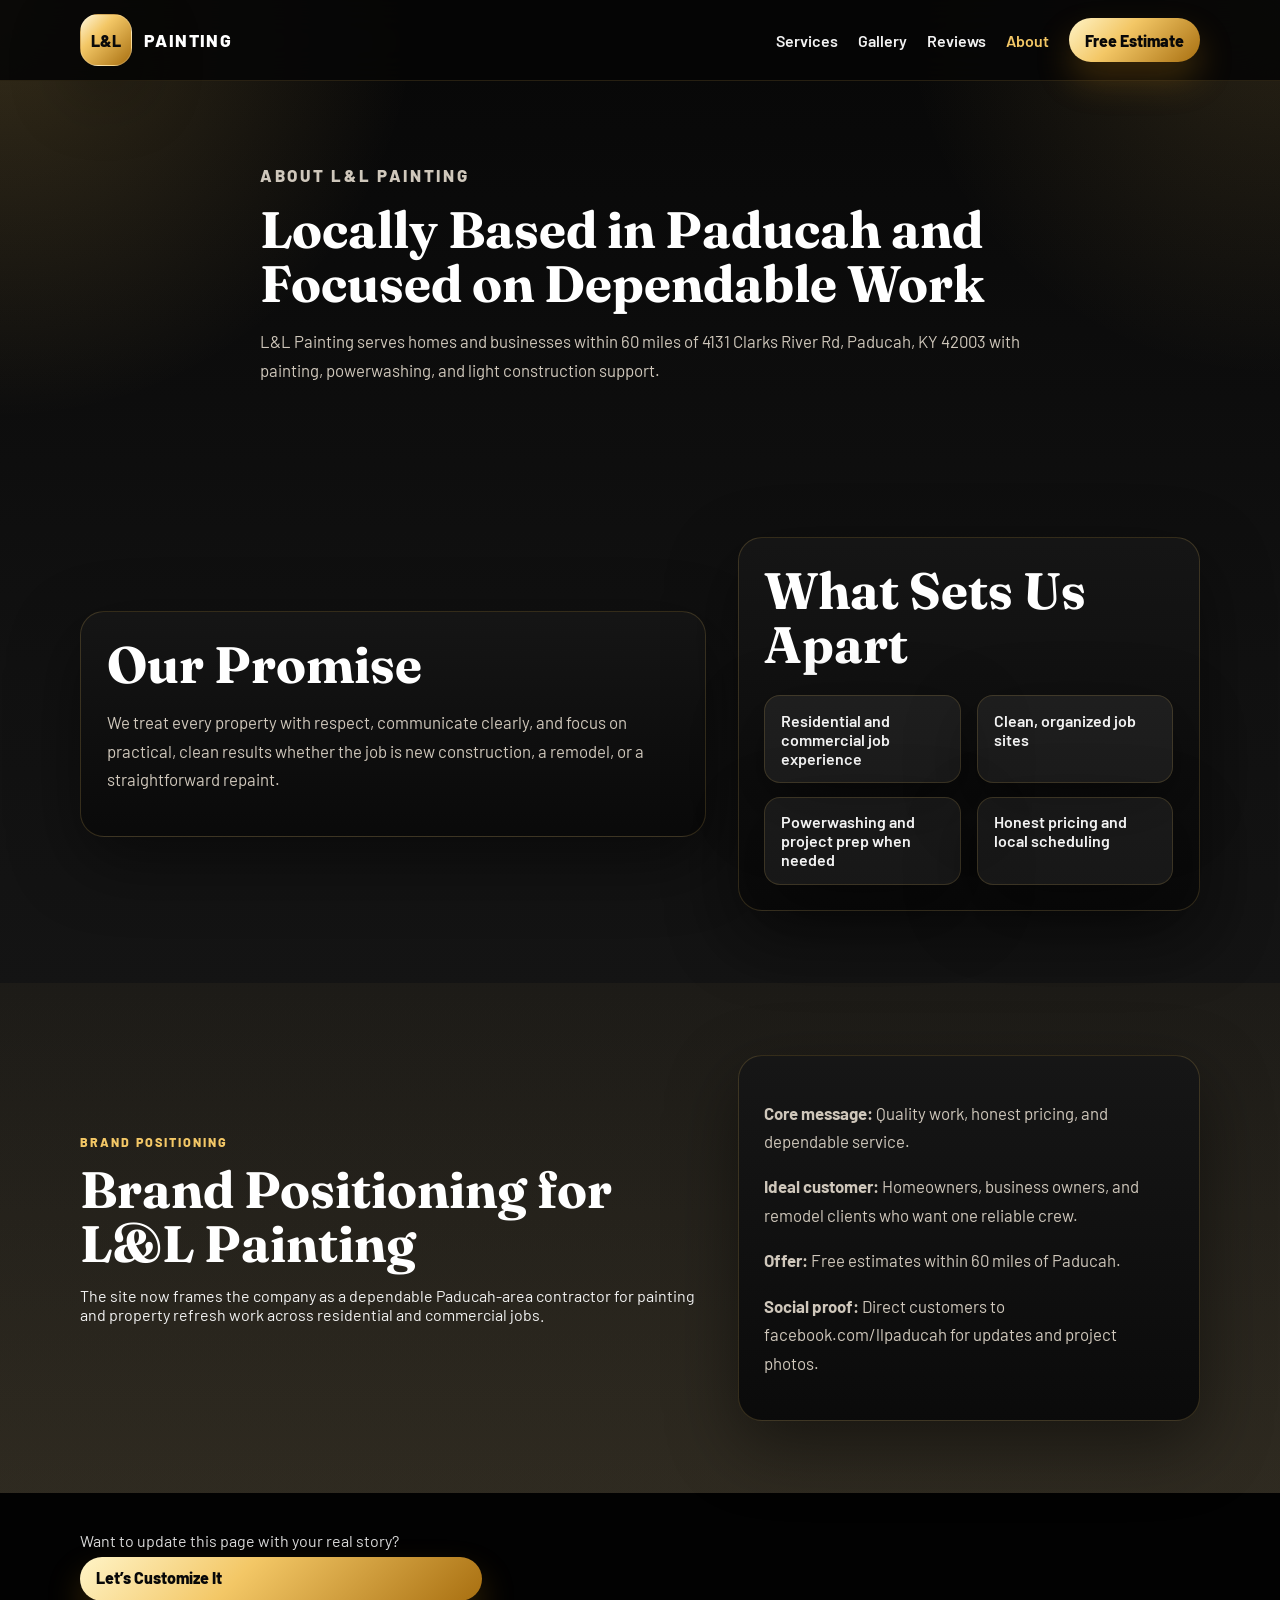
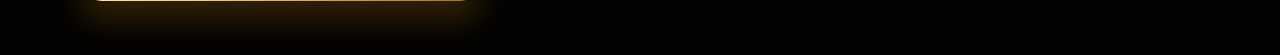
==== about.html @ 471d679b "Add files via upload" ====
<!DOCTYPE html>
<html lang="en">
<head>
  <meta charset="UTF-8">
  <meta name="viewport" content="width=device-width, initial-scale=1.0">
  <title>About | L&amp;L Painting</title>
  <meta name="description" content="Learn about L&amp;L Painting in Paducah, KY and our residential, commercial, remodel, and property improvement services.">
  <link rel="preconnect" href="https://fonts.googleapis.com">
  <link rel="preconnect" href="https://fonts.gstatic.com" crossorigin>
  <link href="https://fonts.googleapis.com/css2?family=Barlow:wght@400;500;600;700;800&family=Fraunces:wght@600;700&display=swap" rel="stylesheet">
  <link rel="stylesheet" href="styles.css">
</head>
<body>
  <header class="site-header compact">
    <div class="container nav-wrap">
      <a class="brand" href="index.html"><span class="brand-mark">L&amp;L</span><span class="brand-text">Painting</span></a>
      <button class="nav-toggle" type="button" aria-expanded="false" aria-controls="site-nav"><span></span><span></span><span></span></button>
      <nav class="site-nav" id="site-nav">
        <a href="services.html">Services</a>
        <a href="gallery.html">Gallery</a>
        <a href="reviews.html">Reviews</a>
        <a href="about.html" class="active">About</a>
        <a href="estimate.html" class="button button-small">Free Estimate</a>
      </nav>
    </div>
  </header>
  <main>
    <section class="page-hero">
      <div class="container narrow">
        <p class="eyebrow">About L&amp;L Painting</p>
        <h1>Locally Based in Paducah and Focused on Dependable Work</h1>
        <p>L&amp;L Painting serves homes and businesses within 60 miles of 4131 Clarks River Rd, Paducah, KY 42003 with painting, powerwashing, and light construction support.</p>
      </div>
    </section>
    <section class="section">
      <div class="container split">
        <div class="detail-card">
          <h2>Our Promise</h2>
          <p>We treat every property with respect, communicate clearly, and focus on practical, clean results whether the job is new construction, a remodel, or a straightforward repaint.</p>
        </div>
        <div class="detail-card">
          <h2>What Sets Us Apart</h2>
          <ul class="check-list">
            <li>Residential and commercial job experience</li>
            <li>Clean, organized job sites</li>
            <li>Powerwashing and project prep when needed</li>
            <li>Honest pricing and local scheduling</li>
          </ul>
        </div>
      </div>
    </section>
    <section class="section section-accent">
      <div class="container split">
        <div>
          <p class="eyebrow">Brand Positioning</p>
          <h2>Brand Positioning for L&amp;L Painting</h2>
          <p>The site now frames the company as a dependable Paducah-area contractor for painting and property refresh work across residential and commercial jobs.</p>
        </div>
        <div class="detail-card">
          <p><strong>Core message:</strong> Quality work, honest pricing, and dependable service.</p>
          <p><strong>Ideal customer:</strong> Homeowners, business owners, and remodel clients who want one reliable crew.</p>
          <p><strong>Offer:</strong> Free estimates within 60 miles of Paducah.</p>
          <p><strong>Social proof:</strong> Direct customers to <a href="https://www.facebook.com/llpaducah" target="_blank" rel="noreferrer">facebook.com/llpaducah</a> for updates and project photos.</p>
        </div>
      </div>
    </section>
  </main>
  <footer class="site-footer">
    <div class="container footer-grid">
      <div><p>Want to update this page with your real story?</p><a class="button button-small" href="estimate.html">Let’s Customize It</a></div>
    </div>
  </footer>
  <script src="script.js"></script>
</body>
</html>
---- styles.css ----
:root {
  --navy: #d8ae49;
  --navy-deep: #050505;
  --gold: #f3c766;
  --gold-deep: #a86f10;
  --cream: #171717;
  --white: #ffffff;
  --ink: #f2f2f2;
  --muted: #cfc7bb;
  --line: rgba(243, 199, 102, 0.18);
  --shadow: 0 24px 70px rgba(0, 0, 0, 0.45);
  --radius: 24px;
}

* {
  box-sizing: border-box;
}

html {
  scroll-behavior: smooth;
}

body {
  margin: 0;
  font-family: "Barlow", sans-serif;
  color: var(--ink);
  background:
    radial-gradient(circle at top left, rgba(243, 199, 102, 0.2), transparent 20%),
    radial-gradient(circle at top right, rgba(243, 199, 102, 0.14), transparent 18%),
    linear-gradient(180deg, #070707 0%, #111111 40%, #1a1a1a 100%);
}

a {
  color: inherit;
  text-decoration: none;
}

img {
  max-width: 100%;
}

.container {
  width: min(1120px, calc(100% - 2rem));
  margin: 0 auto;
}

.narrow {
  width: min(760px, 100%);
}

.site-header {
  position: sticky;
  top: 0;
  z-index: 20;
  background: rgba(6, 6, 6, 0.9);
  backdrop-filter: blur(18px);
  border-bottom: 1px solid rgba(243, 199, 102, 0.14);
}

.compact {
  position: relative;
}

.nav-wrap {
  display: flex;
  align-items: center;
  justify-content: space-between;
  gap: 1rem;
  min-height: 80px;
}

.brand {
  display: inline-flex;
  align-items: center;
  gap: 0.75rem;
  font-weight: 800;
  letter-spacing: 0.02em;
}

.brand-mark {
  display: inline-grid;
  place-items: center;
  width: 52px;
  height: 52px;
  border-radius: 18px;
  background: linear-gradient(135deg, #fff7db 0%, var(--gold) 35%, var(--gold-deep) 100%);
  color: #0a0a0a;
  box-shadow: var(--shadow);
  border: 1px solid rgba(255, 255, 255, 0.18);
}

.brand-text {
  font-size: 1.1rem;
  color: var(--white);
  text-transform: uppercase;
  letter-spacing: 0.08em;
}

.site-nav {
  display: flex;
  align-items: center;
  gap: 1.25rem;
  font-weight: 600;
}

.site-nav a.active {
  color: var(--gold);
}

.nav-toggle {
  display: none;
  border: 0;
  background: transparent;
  padding: 0;
}

.nav-toggle span {
  display: block;
  width: 26px;
  height: 3px;
  margin: 4px 0;
  border-radius: 99px;
  background: var(--gold);
}

.hero,
.page-hero {
  padding: 5rem 0 4rem;
}

.hero-grid,
.split {
  display: grid;
  grid-template-columns: 1.15fr 0.85fr;
  gap: 2rem;
  align-items: center;
}

.hero-copy h1,
.page-hero h1,
.section h2,
.detail-card h2 {
  margin: 0;
  font-family: "Fraunces", serif;
  line-height: 1.05;
  color: var(--white);
}

.hero-copy h1 {
  font-size: clamp(2.8rem, 5vw, 5rem);
}

.page-hero h1,
.section h2 {
  font-size: clamp(2rem, 4vw, 3.2rem);
}

.eyebrow {
  margin: 0 0 0.85rem;
  color: var(--gold);
  text-transform: uppercase;
  letter-spacing: 0.16em;
  font-weight: 800;
  font-size: 0.78rem;
}

.hero-text,
.section-heading p,
.detail-card p,
.page-hero p,
.review-card p,
.gallery-card p,
.service-card p {
  color: var(--muted);
  font-size: 1.05rem;
  line-height: 1.7;
}

.hero-actions,
.stacked-actions {
  display: flex;
  flex-wrap: wrap;
  gap: 1rem;
  margin: 2rem 0;
}

.button {
  display: inline-flex;
  align-items: center;
  justify-content: center;
  min-height: 52px;
  padding: 0.9rem 1.4rem;
  border-radius: 999px;
  background: linear-gradient(135deg, #fff4c7 0%, var(--gold) 40%, var(--gold-deep) 100%);
  color: #080808;
  font-weight: 800;
  box-shadow: 0 18px 34px rgba(168, 111, 16, 0.32);
}

.button-secondary {
  background: transparent;
  color: var(--white);
  border: 1px solid rgba(243, 199, 102, 0.5);
  box-shadow: none;
}

.button-light {
  background: rgba(255, 255, 255, 0.96);
  color: #111111;
  box-shadow: var(--shadow);
}

.button-small {
  min-height: 44px;
  padding: 0.7rem 1rem;
}

.trust-list,
.check-list {
  display: grid;
  grid-template-columns: repeat(2, minmax(0, 1fr));
  gap: 0.85rem 1rem;
  padding: 0;
  margin: 1.5rem 0 0;
  list-style: none;
}

.trust-list li,
.check-list li {
  padding: 0.9rem 1rem;
  border-radius: 16px;
  background: rgba(255, 255, 255, 0.06);
  border: 1px solid rgba(243, 199, 102, 0.16);
  box-shadow: var(--shadow);
  font-weight: 600;
}

.hero-card,
.detail-card,
.service-card,
.gallery-card,
.review-card,
.lead-form {
  border-radius: var(--radius);
  background: linear-gradient(180deg, rgba(22, 22, 22, 0.96), rgba(10, 10, 10, 0.96));
  border: 1px solid var(--line);
  box-shadow: var(--shadow);
}

.hero-card {
  padding: 1rem;
}

.hero-photo,
.gallery-photo {
  position: relative;
  min-height: 300px;
  border-radius: 20px;
  overflow: hidden;
  background-size: cover;
  background-position: center;
}

.hero-photo span {
  position: absolute;
  left: 1rem;
  bottom: 1rem;
  padding: 0.55rem 0.85rem;
  border-radius: 999px;
  background: rgba(255, 248, 220, 0.92);
  color: #111111;
  font-weight: 700;
}

.photo-home {
  background:
    linear-gradient(135deg, rgba(16, 58, 93, 0.35), rgba(16, 58, 93, 0.1)),
    url("https://images.unsplash.com/photo-1505693416388-ac5ce068fe85?auto=format&fit=crop&w=1200&q=80");
}

.photo-living {
  background:
    linear-gradient(135deg, rgba(16, 58, 93, 0.15), rgba(243, 181, 63, 0.2)),
    url("https://images.unsplash.com/photo-1505693416388-ac5ce068fe85?auto=format&fit=crop&w=1200&q=80");
}

.photo-exterior {
  background:
    linear-gradient(135deg, rgba(16, 58, 93, 0.18), rgba(243, 181, 63, 0.15)),
    url("https://images.unsplash.com/photo-1576941089067-2de3c901e126?auto=format&fit=crop&w=1200&q=80");
}

.photo-cabinet {
  background:
    linear-gradient(135deg, rgba(10, 39, 64, 0.12), rgba(243, 181, 63, 0.2)),
    url("https://images.unsplash.com/photo-1484154218962-a197022b5858?auto=format&fit=crop&w=1200&q=80");
}

.photo-garage {
  background:
    linear-gradient(135deg, rgba(16, 58, 93, 0.18), rgba(255, 255, 255, 0.1)),
    url("https://images.unsplash.com/photo-1513694203232-719a280e022f?auto=format&fit=crop&w=1200&q=80");
}

.hero-stats {
  display: grid;
  grid-template-columns: repeat(3, 1fr);
  gap: 1rem;
  padding: 1rem 0 0;
}

.hero-stats article {
  padding: 1rem;
  border-radius: 18px;
  background: rgba(255, 255, 255, 0.06);
  border: 1px solid rgba(243, 199, 102, 0.12);
}

.hero-stats strong,
.steps strong {
  display: block;
  color: var(--gold);
  font-size: 1.4rem;
}

.section {
  padding: 4.5rem 0;
}

.section-accent {
  background: linear-gradient(180deg, rgba(243, 199, 102, 0.04), rgba(243, 199, 102, 0.1));
}

.section-dark {
  background: linear-gradient(135deg, #000000, #171717);
  color: var(--white);
}

.section-dark h2,
.section-dark p,
.section-dark .eyebrow {
  color: var(--white);
}

.section-heading {
  max-width: 740px;
  margin-bottom: 2rem;
}

.card-grid,
.gallery-grid {
  display: grid;
  gap: 1.5rem;
}

.four-up {
  grid-template-columns: repeat(4, minmax(0, 1fr));
}

.three-up {
  grid-template-columns: repeat(3, minmax(0, 1fr));
}

.two-up {
  grid-template-columns: repeat(2, minmax(0, 1fr));
}

.service-card,
.gallery-card,
.review-card,
.detail-card {
  padding: 1.6rem;
}

.review-stack {
  display: grid;
  gap: 1rem;
}

.stars {
  letter-spacing: 0.18em;
  color: var(--gold);
  font-weight: 800;
}

.lead-form {
  display: grid;
  grid-template-columns: repeat(2, minmax(0, 1fr));
  gap: 1rem;
  padding: 1.5rem;
  color: var(--white);
}

.lead-form.light {
  color: var(--ink);
}

.lead-form label {
  display: grid;
  gap: 0.45rem;
  font-weight: 700;
}

.lead-form input,
.lead-form select,
.lead-form textarea {
  width: 100%;
  padding: 0.95rem 1rem;
  border: 1px solid rgba(243, 199, 102, 0.18);
  border-radius: 16px;
  font: inherit;
  background: rgba(255, 255, 255, 0.92);
  color: #111111;
}

.lead-form.light input,
.lead-form.light select,
.lead-form.light textarea {
  border-color: rgba(16, 58, 93, 0.12);
}

.full-width {
  grid-column: 1 / -1;
}

.cta-band {
  display: grid;
  grid-template-columns: 0.9fr 1.1fr;
  gap: 2rem;
  align-items: start;
}

.steps {
  display: grid;
  gap: 1rem;
}

.steps article {
  display: flex;
  gap: 1rem;
  align-items: start;
  padding: 1rem 1.1rem;
  border-radius: 18px;
  background: rgba(255, 255, 255, 0.06);
  border: 1px solid rgba(243, 199, 102, 0.14);
  box-shadow: var(--shadow);
}

.site-footer {
  padding: 2rem 0 3rem;
  background: #020202;
  color: rgba(255, 255, 255, 0.85);
}

.footer-grid {
  display: grid;
  grid-template-columns: 1.2fr 1fr 1fr;
  gap: 1.5rem;
}

.site-footer h3 {
  color: var(--white);
}

.site-footer a,
.site-footer p {
  display: block;
  margin: 0.4rem 0;
}

@media (max-width: 920px) {
  .hero-grid,
  .split,
  .cta-band,
  .four-up,
  .three-up,
  .two-up,
  .footer-grid {
    grid-template-columns: 1fr;
  }

  .site-nav {
    position: absolute;
    top: 80px;
    right: 1rem;
    left: 1rem;
    display: none;
    flex-direction: column;
    align-items: stretch;
    padding: 1rem;
    border-radius: 24px;
    background: rgba(8, 8, 8, 0.98);
    border: 1px solid var(--line);
    box-shadow: var(--shadow);
  }

  .site-nav.open {
    display: flex;
  }

  .nav-toggle {
    display: block;
  }

  .trust-list,
  .check-list,
  .lead-form {
    grid-template-columns: 1fr;
  }
}

@media (max-width: 640px) {
  .hero,
  .page-hero,
  .section {
    padding: 3.5rem 0;
  }

  .hero-copy h1 {
    font-size: 2.5rem;
  }

  .hero-stats {
    grid-template-columns: 1fr;
  }
}
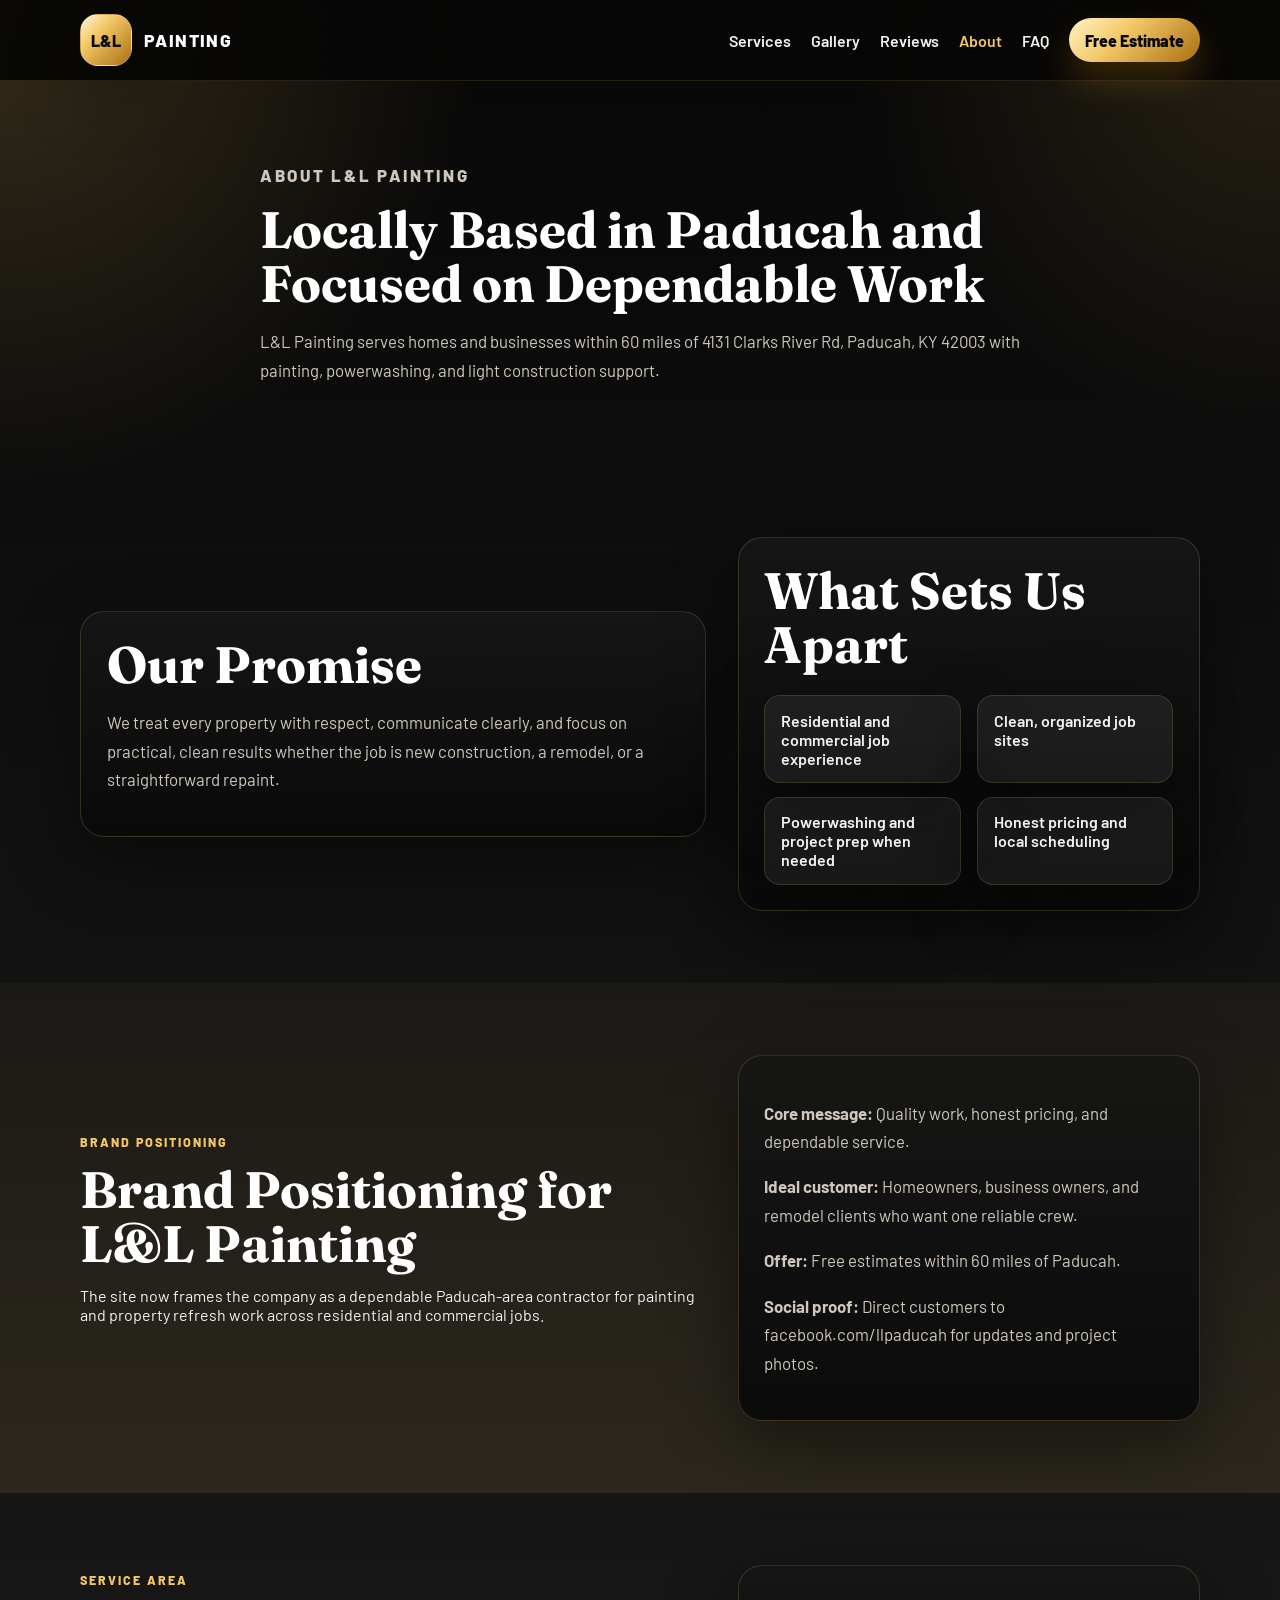
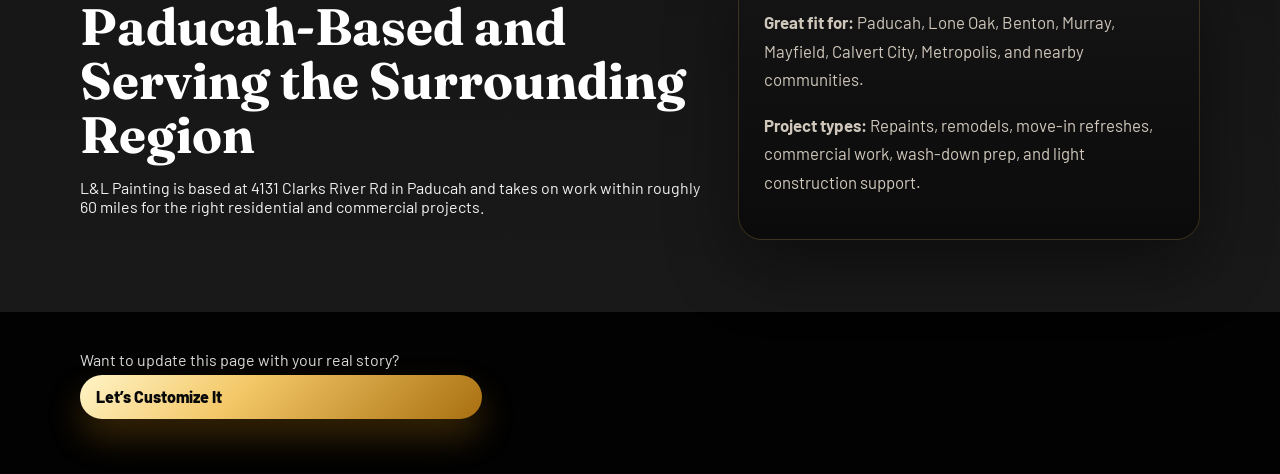
==== commit e2dd5015: "Add files via upload" ====
--- a/about.html
+++ b/about.html
@@ -20,6 +20,7 @@
         <a href="gallery.html">Gallery</a>
         <a href="reviews.html">Reviews</a>
         <a href="about.html" class="active">About</a>
+        <a href="index.html#faq">FAQ</a>
         <a href="estimate.html" class="button button-small">Free Estimate</a>
       </nav>
     </div>
@@ -64,12 +65,30 @@
         </div>
       </div>
     </section>
+    <section class="section">
+      <div class="container split">
+        <div>
+          <p class="eyebrow">Service Area</p>
+          <h2>Paducah-Based and Serving the Surrounding Region</h2>
+          <p>L&amp;L Painting is based at 4131 Clarks River Rd in Paducah and takes on work within roughly 60 miles for the right residential and commercial projects.</p>
+        </div>
+        <div class="detail-card">
+          <p><strong>Great fit for:</strong> Paducah, Lone Oak, Benton, Murray, Mayfield, Calvert City, Metropolis, and nearby communities.</p>
+          <p><strong>Project types:</strong> Repaints, remodels, move-in refreshes, commercial work, wash-down prep, and light construction support.</p>
+        </div>
+      </div>
+    </section>
   </main>
   <footer class="site-footer">
     <div class="container footer-grid">
       <div><p>Want to update this page with your real story?</p><a class="button button-small" href="estimate.html">Let’s Customize It</a></div>
     </div>
   </footer>
+  <div class="mobile-cta">
+    <a href="tel:+12702011447">Call Now</a>
+    <a href="sms:+12702011447">Text Quote</a>
+    <a href="estimate.html">Free Estimate</a>
+  </div>
   <script src="script.js"></script>
 </body>
 </html>
--- a/styles.css
+++ b/styles.css
@@ -184,6 +184,30 @@
   margin: 2rem 0;
 }
 
+.hero-badges,
+.mini-trust,
+.cta-points {
+  display: flex;
+  flex-wrap: wrap;
+  gap: 0.75rem;
+  padding: 0;
+  margin: 1.25rem 0 0;
+  list-style: none;
+}
+
+.hero-badges span,
+.mini-trust span,
+.cta-points li {
+  display: inline-flex;
+  align-items: center;
+  padding: 0.7rem 1rem;
+  border-radius: 999px;
+  background: rgba(255, 255, 255, 0.08);
+  border: 1px solid rgba(243, 199, 102, 0.16);
+  color: var(--white);
+  font-weight: 700;
+}
+
 .button {
   display: inline-flex;
   align-items: center;
@@ -327,6 +351,40 @@
   padding: 4.5rem 0;
 }
 
+.trust-strip {
+  padding-top: 0;
+}
+
+.trust-strip-grid {
+  display: grid;
+  grid-template-columns: repeat(4, minmax(0, 1fr));
+  gap: 1rem;
+}
+
+.trust-strip-grid article,
+.feature-card,
+.faq-card,
+.location-card {
+  padding: 1.35rem;
+  border-radius: 20px;
+  background: rgba(255, 255, 255, 0.06);
+  border: 1px solid rgba(243, 199, 102, 0.14);
+  box-shadow: var(--shadow);
+}
+
+.trust-strip-grid strong,
+.feature-card h3,
+.faq-card h3 {
+  display: block;
+  margin-bottom: 0.45rem;
+  color: var(--white);
+}
+
+.trust-strip-grid span,
+.location-card {
+  color: var(--muted);
+}
+
 .section-accent {
   background: linear-gradient(180deg, rgba(243, 199, 102, 0.04), rgba(243, 199, 102, 0.1));
 }
@@ -370,6 +428,21 @@
 .review-card,
 .detail-card {
   padding: 1.6rem;
+}
+
+.feature-stack,
+.faq-list,
+.location-grid {
+  display: grid;
+  gap: 1rem;
+}
+
+.faq-list {
+  grid-template-columns: repeat(2, minmax(0, 1fr));
+}
+
+.location-grid {
+  grid-template-columns: repeat(4, minmax(0, 1fr));
 }
 
 .review-stack {
@@ -413,6 +486,11 @@
   color: #111111;
 }
 
+.feature-card p,
+.faq-card p {
+  margin: 0;
+}
+
 .lead-form.light input,
 .lead-form.light select,
 .lead-form.light textarea {
@@ -466,6 +544,28 @@
 .site-footer p {
   display: block;
   margin: 0.4rem 0;
+}
+
+.mobile-cta {
+  position: fixed;
+  left: 0;
+  right: 0;
+  bottom: 0;
+  z-index: 30;
+  display: none;
+  grid-template-columns: repeat(3, 1fr);
+  gap: 1px;
+  background: rgba(243, 199, 102, 0.25);
+  box-shadow: 0 -12px 30px rgba(0, 0, 0, 0.35);
+}
+
+.mobile-cta a {
+  display: grid;
+  place-items: center;
+  min-height: 56px;
+  background: #0b0b0b;
+  color: var(--white);
+  font-weight: 800;
 }
 
 @media (max-width: 920px) {
@@ -475,7 +575,10 @@
   .four-up,
   .three-up,
   .two-up,
-  .footer-grid {
+  .footer-grid,
+  .trust-strip-grid,
+  .faq-list,
+  .location-grid {
     grid-template-columns: 1fr;
   }
 
@@ -523,4 +626,12 @@
   .hero-stats {
     grid-template-columns: 1fr;
   }
-}
+
+  .mobile-cta {
+    display: grid;
+  }
+
+  body {
+    padding-bottom: 56px;
+  }
+}
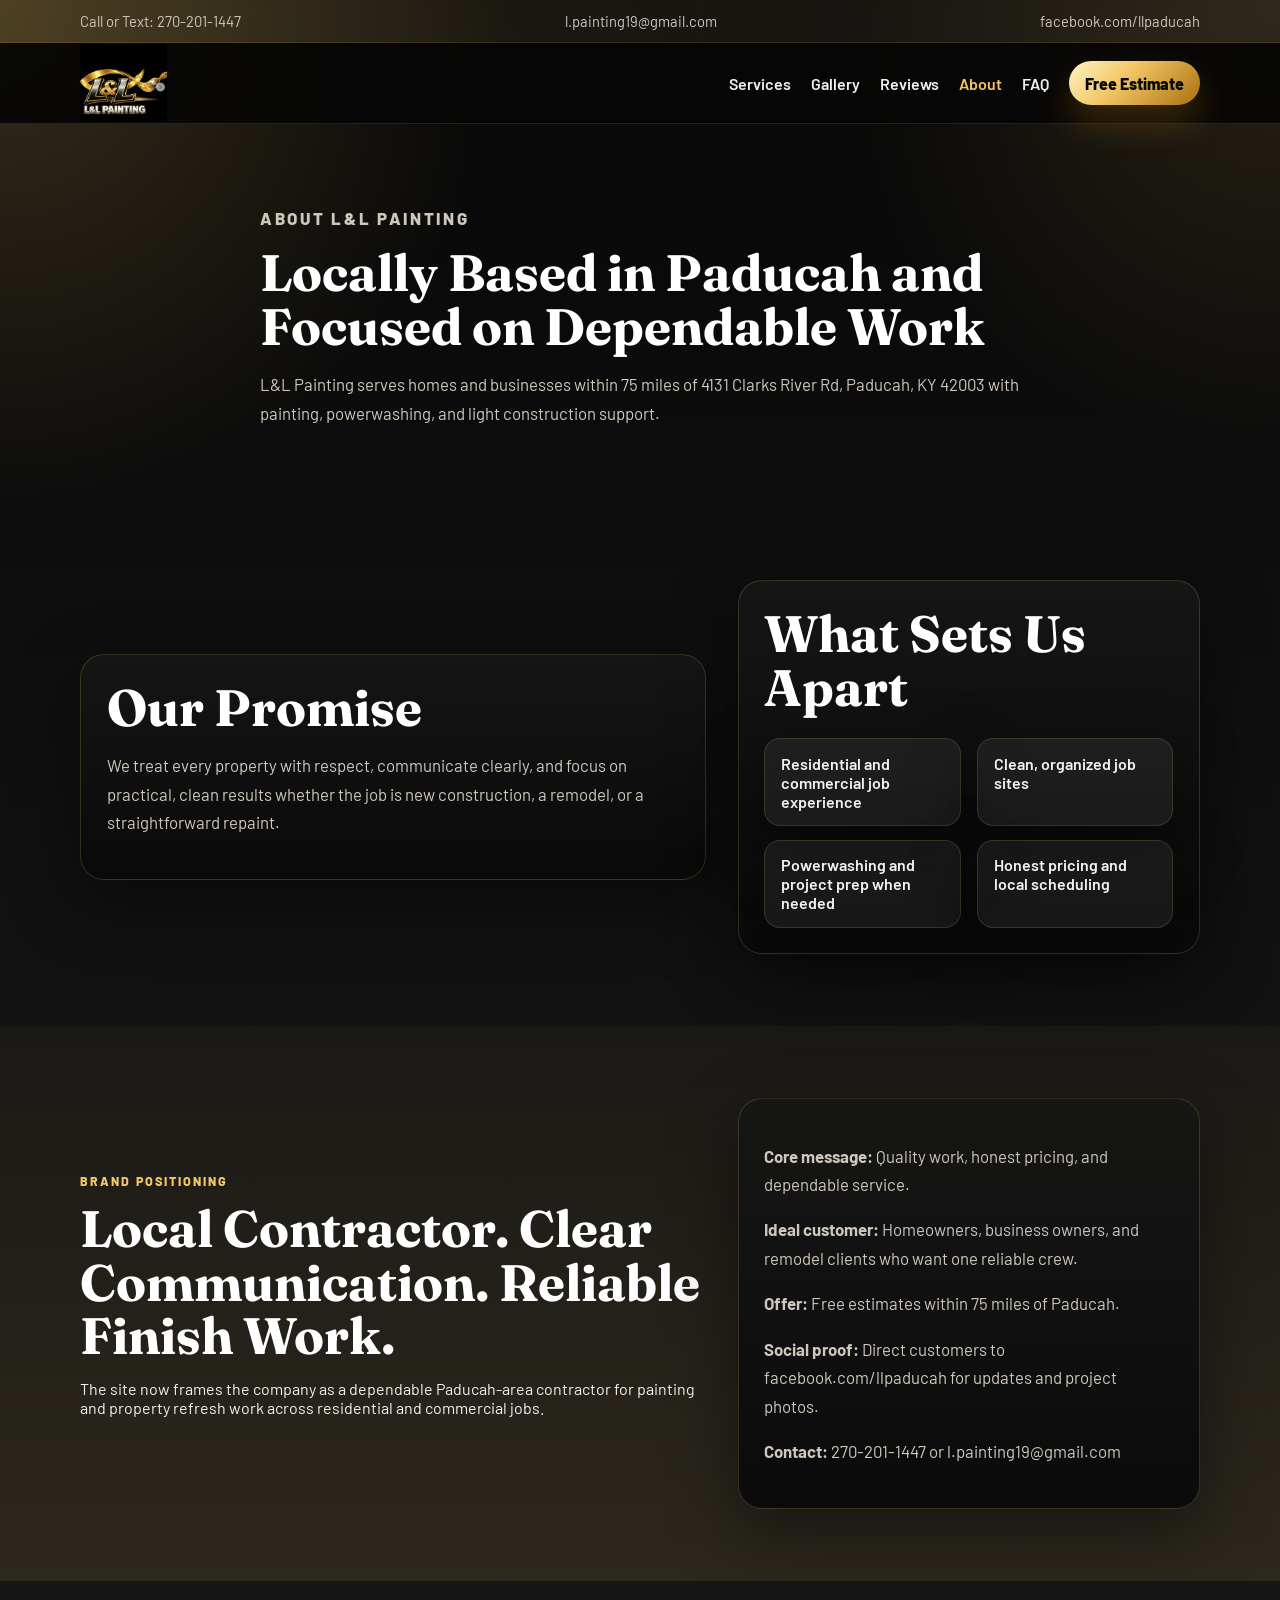
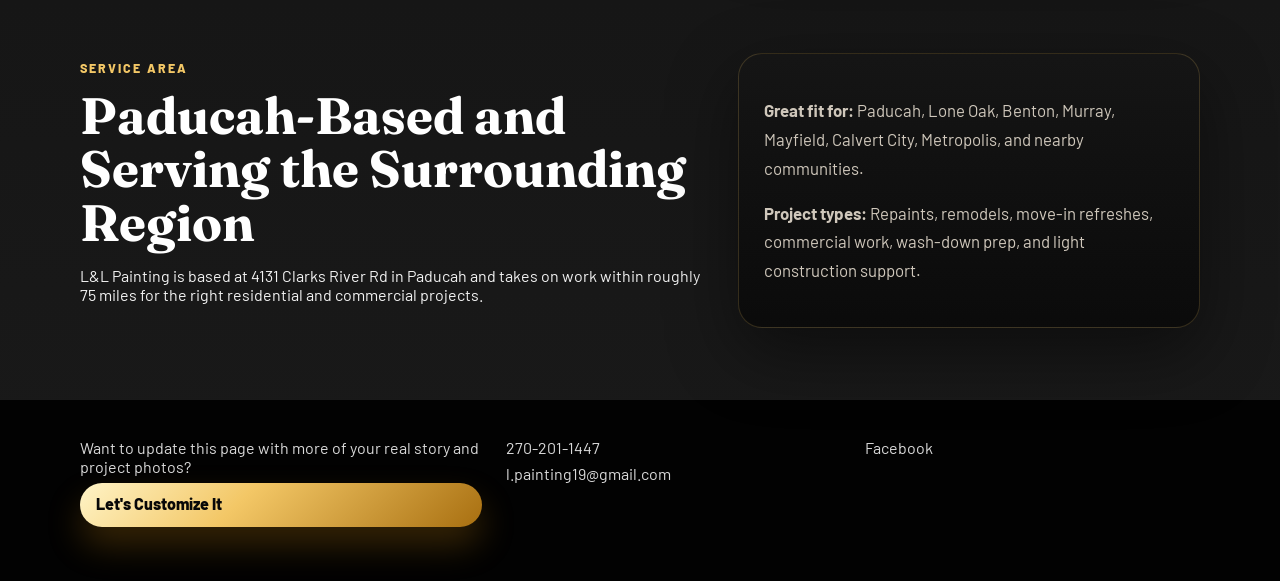
==== commit 1944ff05: "Add files via upload" ====
--- a/about.html
+++ b/about.html
@@ -11,9 +11,16 @@
   <link rel="stylesheet" href="styles.css">
 </head>
 <body>
+  <div class="topbar">
+    <div class="container topbar-grid">
+      <a href="tel:+12702011447">Call or Text: 270-201-1447</a>
+      <a href="mailto:l.painting19@gmail.com">l.painting19@gmail.com</a>
+      <a href="https://www.facebook.com/llpaducah" target="_blank" rel="noreferrer">facebook.com/llpaducah</a>
+    </div>
+  </div>
   <header class="site-header compact">
     <div class="container nav-wrap">
-      <a class="brand" href="index.html"><span class="brand-mark">L&amp;L</span><span class="brand-text">Painting</span></a>
+      <a class="brand" href="index.html"><img class="brand-logo" src="logo.png" alt="L&amp;L Painting logo"></a>
       <button class="nav-toggle" type="button" aria-expanded="false" aria-controls="site-nav"><span></span><span></span><span></span></button>
       <nav class="site-nav" id="site-nav">
         <a href="services.html">Services</a>
@@ -30,7 +37,7 @@
       <div class="container narrow">
         <p class="eyebrow">About L&amp;L Painting</p>
         <h1>Locally Based in Paducah and Focused on Dependable Work</h1>
-        <p>L&amp;L Painting serves homes and businesses within 60 miles of 4131 Clarks River Rd, Paducah, KY 42003 with painting, powerwashing, and light construction support.</p>
+        <p>L&amp;L Painting serves homes and businesses within 75 miles of 4131 Clarks River Rd, Paducah, KY 42003 with painting, powerwashing, and light construction support.</p>
       </div>
     </section>
     <section class="section">
@@ -54,14 +61,15 @@
       <div class="container split">
         <div>
           <p class="eyebrow">Brand Positioning</p>
-          <h2>Brand Positioning for L&amp;L Painting</h2>
+          <h2>Local Contractor. Clear Communication. Reliable Finish Work.</h2>
           <p>The site now frames the company as a dependable Paducah-area contractor for painting and property refresh work across residential and commercial jobs.</p>
         </div>
         <div class="detail-card">
           <p><strong>Core message:</strong> Quality work, honest pricing, and dependable service.</p>
           <p><strong>Ideal customer:</strong> Homeowners, business owners, and remodel clients who want one reliable crew.</p>
-          <p><strong>Offer:</strong> Free estimates within 60 miles of Paducah.</p>
+          <p><strong>Offer:</strong> Free estimates within 75 miles of Paducah.</p>
           <p><strong>Social proof:</strong> Direct customers to <a href="https://www.facebook.com/llpaducah" target="_blank" rel="noreferrer">facebook.com/llpaducah</a> for updates and project photos.</p>
+          <p><strong>Contact:</strong> 270-201-1447 or <a href="mailto:l.painting19@gmail.com">l.painting19@gmail.com</a></p>
         </div>
       </div>
     </section>
@@ -70,7 +78,7 @@
         <div>
           <p class="eyebrow">Service Area</p>
           <h2>Paducah-Based and Serving the Surrounding Region</h2>
-          <p>L&amp;L Painting is based at 4131 Clarks River Rd in Paducah and takes on work within roughly 60 miles for the right residential and commercial projects.</p>
+          <p>L&amp;L Painting is based at 4131 Clarks River Rd in Paducah and takes on work within roughly 75 miles for the right residential and commercial projects.</p>
         </div>
         <div class="detail-card">
           <p><strong>Great fit for:</strong> Paducah, Lone Oak, Benton, Murray, Mayfield, Calvert City, Metropolis, and nearby communities.</p>
@@ -81,7 +89,9 @@
   </main>
   <footer class="site-footer">
     <div class="container footer-grid">
-      <div><p>Want to update this page with your real story?</p><a class="button button-small" href="estimate.html">Let’s Customize It</a></div>
+      <div><p>Want to update this page with more of your real story and project photos?</p><a class="button button-small" href="estimate.html">Let's Customize It</a></div>
+      <div><a href="tel:+12702011447">270-201-1447</a><a href="mailto:l.painting19@gmail.com">l.painting19@gmail.com</a></div>
+      <div><a href="https://www.facebook.com/llpaducah" target="_blank" rel="noreferrer">Facebook</a></div>
     </div>
   </footer>
   <div class="mobile-cta">
--- a/styles.css
+++ b/styles.css
@@ -57,6 +57,24 @@
   border-bottom: 1px solid rgba(243, 199, 102, 0.14);
 }
 
+.topbar {
+  background: linear-gradient(90deg, rgba(243, 199, 102, 0.12), rgba(255, 255, 255, 0.03));
+  border-bottom: 1px solid rgba(243, 199, 102, 0.12);
+}
+
+.topbar-grid {
+  display: flex;
+  justify-content: space-between;
+  align-items: center;
+  gap: 1rem;
+  min-height: 42px;
+  font-size: 0.92rem;
+}
+
+.topbar-grid a {
+  color: var(--muted);
+}
+
 .compact {
   position: relative;
 }
@@ -75,6 +93,16 @@
   gap: 0.75rem;
   font-weight: 800;
   letter-spacing: 0.02em;
+}
+
+.brand-logo {
+  display: block;
+  height: 78px;
+  width: auto;
+}
+
+.brand-logo-footer {
+  height: 92px;
 }
 
 .brand-mark {
@@ -403,6 +431,16 @@
 .section-heading {
   max-width: 740px;
   margin-bottom: 2rem;
+}
+
+.service-area-copy {
+  max-width: 920px;
+  margin-top: 1.5rem;
+}
+
+.service-area-copy p {
+  color: var(--muted);
+  line-height: 1.8;
 }
 
 .card-grid,
@@ -580,6 +618,13 @@
   .faq-list,
   .location-grid {
     grid-template-columns: 1fr;
+  }
+
+  .topbar-grid {
+    flex-direction: column;
+    justify-content: center;
+    padding: 0.65rem 0;
+    text-align: center;
   }
 
   .site-nav {
@@ -605,6 +650,14 @@
     display: block;
   }
 
+  .brand-logo {
+    height: 58px;
+  }
+
+  .brand-logo-footer {
+    height: 74px;
+  }
+
   .trust-list,
   .check-list,
   .lead-form {
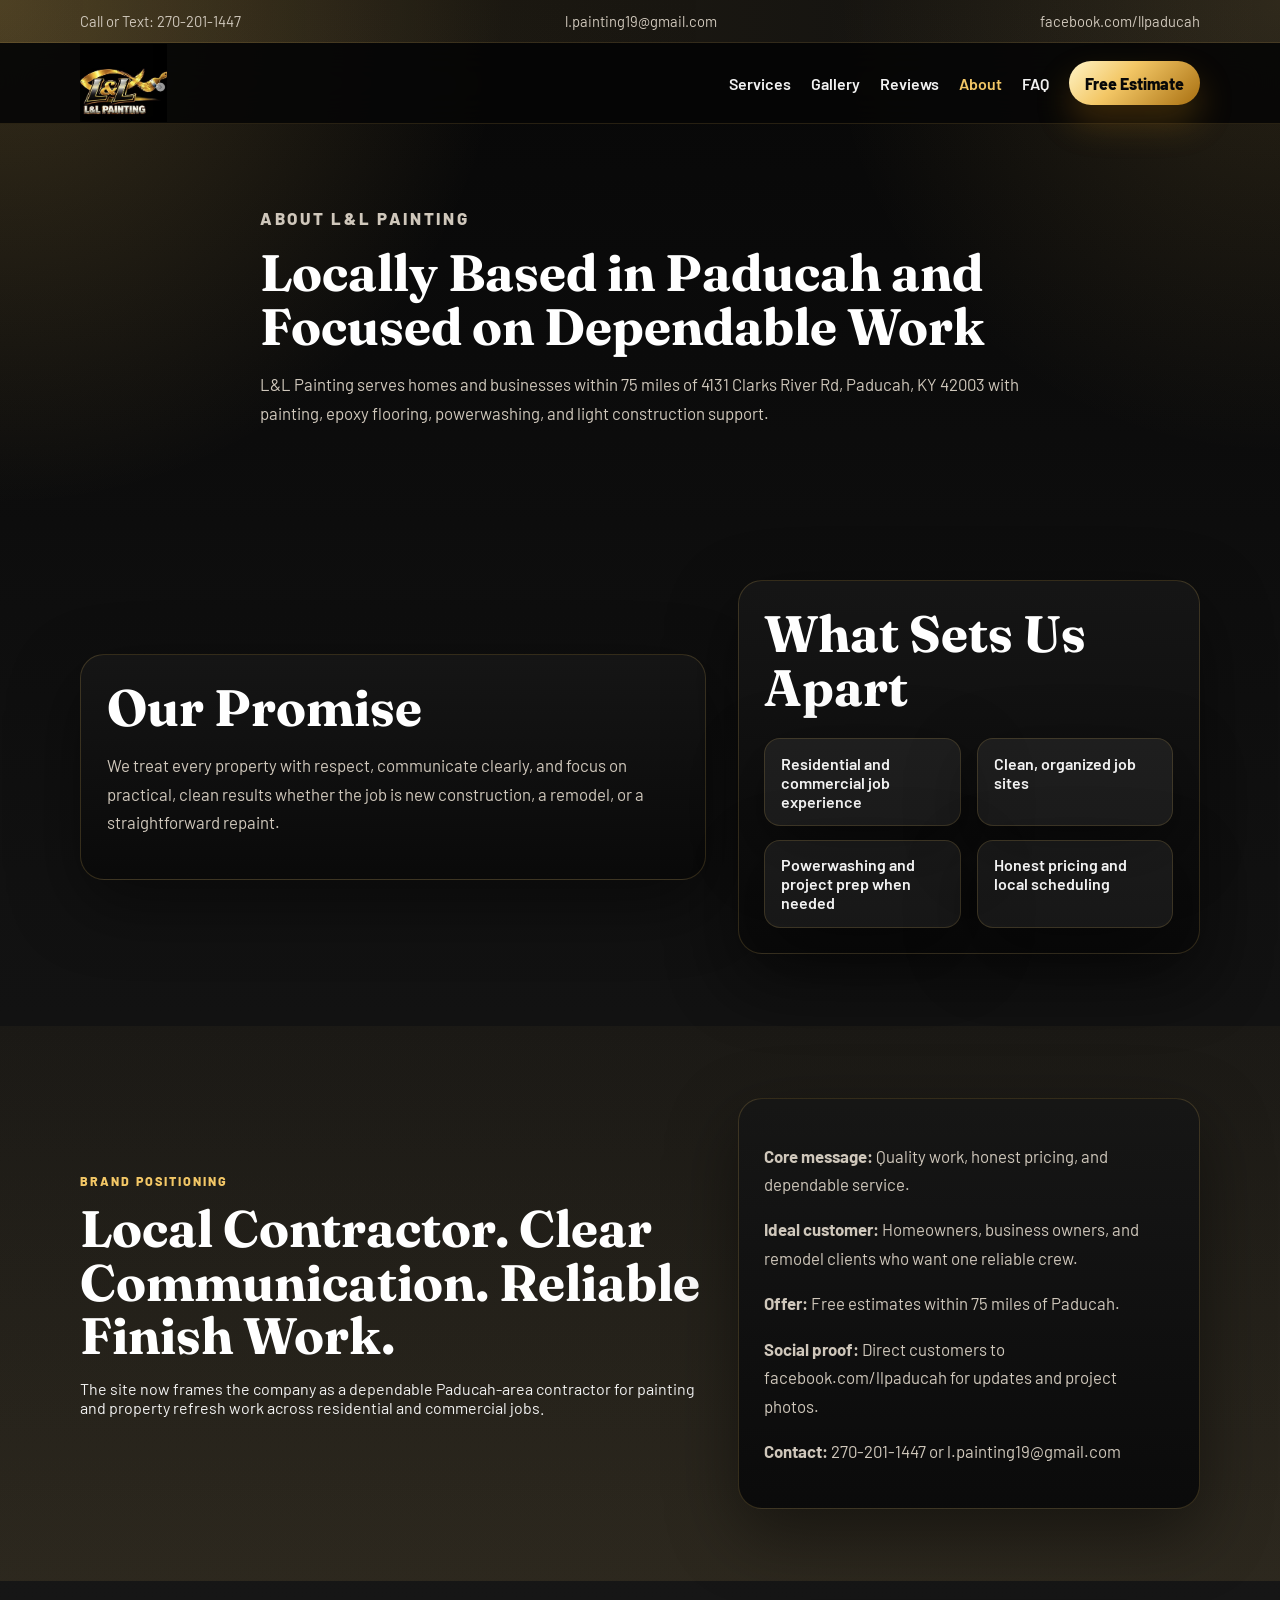
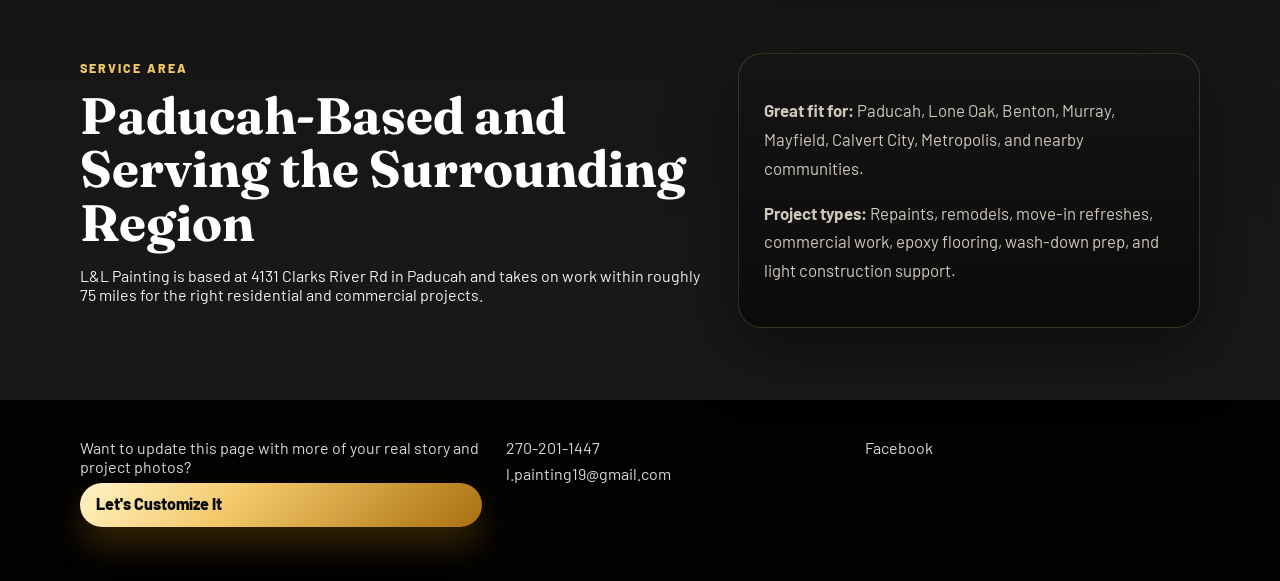
==== commit 707e3b73: "Add files via upload" ====
--- a/about.html
+++ b/about.html
@@ -37,7 +37,7 @@
       <div class="container narrow">
         <p class="eyebrow">About L&amp;L Painting</p>
         <h1>Locally Based in Paducah and Focused on Dependable Work</h1>
-        <p>L&amp;L Painting serves homes and businesses within 75 miles of 4131 Clarks River Rd, Paducah, KY 42003 with painting, powerwashing, and light construction support.</p>
+        <p>L&amp;L Painting serves homes and businesses within 75 miles of 4131 Clarks River Rd, Paducah, KY 42003 with painting, epoxy flooring, powerwashing, and light construction support.</p>
       </div>
     </section>
     <section class="section">
@@ -82,7 +82,7 @@
         </div>
         <div class="detail-card">
           <p><strong>Great fit for:</strong> Paducah, Lone Oak, Benton, Murray, Mayfield, Calvert City, Metropolis, and nearby communities.</p>
-          <p><strong>Project types:</strong> Repaints, remodels, move-in refreshes, commercial work, wash-down prep, and light construction support.</p>
+          <p><strong>Project types:</strong> Repaints, remodels, move-in refreshes, commercial work, epoxy flooring, wash-down prep, and light construction support.</p>
         </div>
       </div>
     </section>
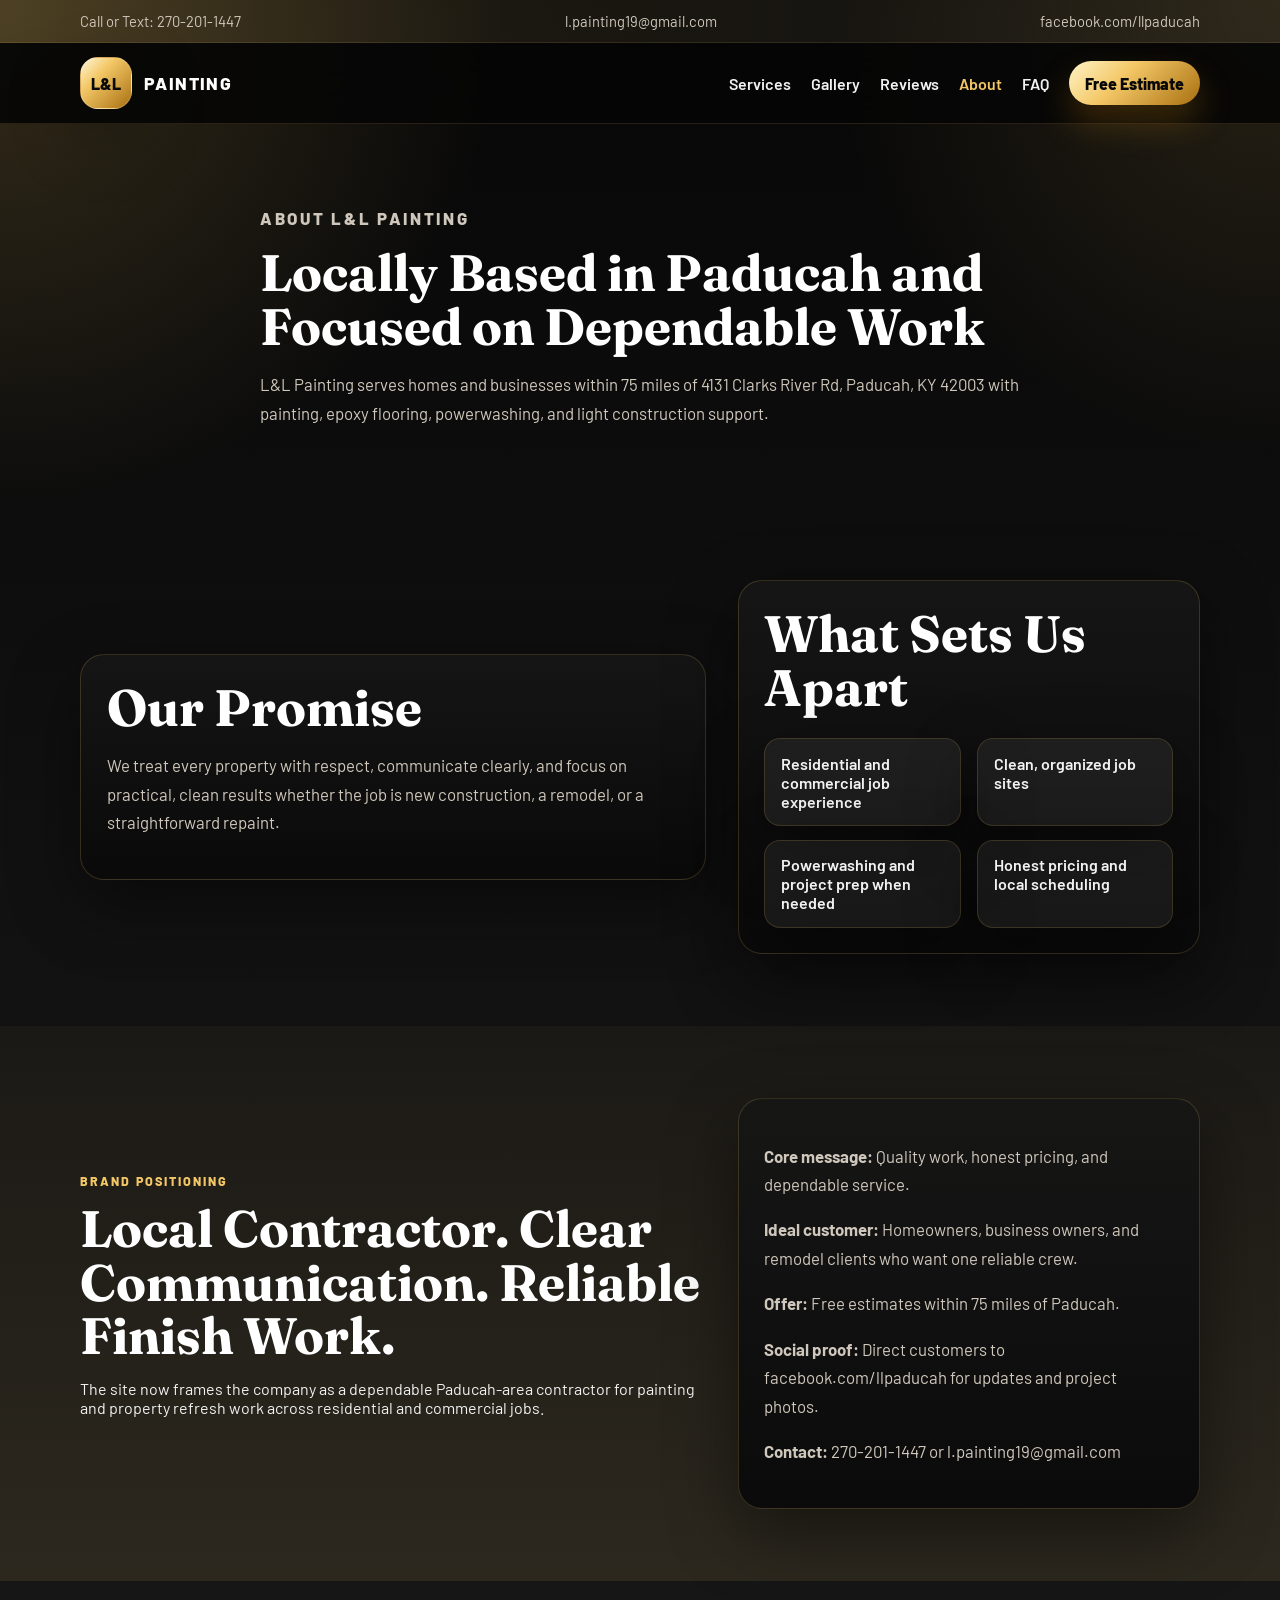
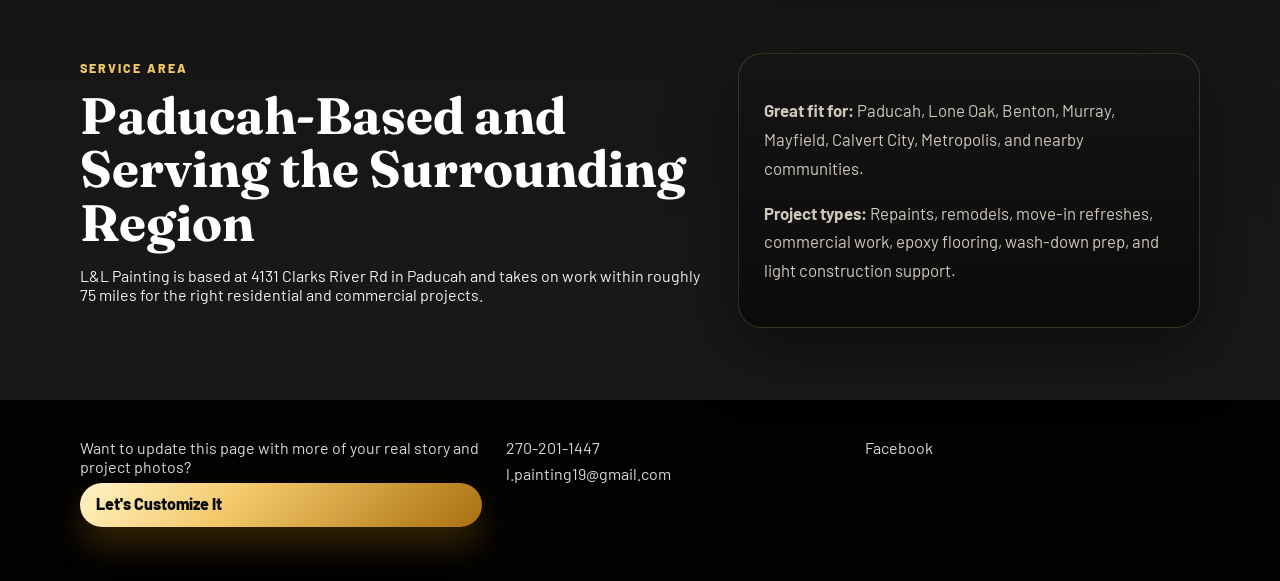
==== commit 6fa558c6: "Add files via upload" ====
--- a/about.html
+++ b/about.html
@@ -20,7 +20,7 @@
   </div>
   <header class="site-header compact">
     <div class="container nav-wrap">
-      <a class="brand" href="index.html"><img class="brand-logo" src="logo.png" alt="L&amp;L Painting logo"></a>
+      <a class="brand" href="index.html"><span class="brand-mark">L&amp;L</span><span class="brand-text">Painting</span></a>
       <button class="nav-toggle" type="button" aria-expanded="false" aria-controls="site-nav"><span></span><span></span><span></span></button>
       <nav class="site-nav" id="site-nav">
         <a href="services.html">Services</a>
--- a/styles.css
+++ b/styles.css
@@ -95,16 +95,6 @@
   letter-spacing: 0.02em;
 }
 
-.brand-logo {
-  display: block;
-  height: 78px;
-  width: auto;
-}
-
-.brand-logo-footer {
-  height: 92px;
-}
-
 .brand-mark {
   display: inline-grid;
   place-items: center;
@@ -267,6 +257,11 @@
   padding: 0.7rem 1rem;
 }
 
+.text-link {
+  color: var(--gold);
+  font-weight: 700;
+}
+
 .trust-list,
 .check-list {
   display: grid;
@@ -527,6 +522,13 @@
 .feature-card p,
 .faq-card p {
   margin: 0;
+}
+
+.service-card a,
+.detail-card a,
+.gallery-card a,
+.review-card a {
+  margin-top: 0.85rem;
 }
 
 .lead-form.light input,
@@ -650,14 +652,6 @@
     display: block;
   }
 
-  .brand-logo {
-    height: 58px;
-  }
-
-  .brand-logo-footer {
-    height: 74px;
-  }
-
   .trust-list,
   .check-list,
   .lead-form {
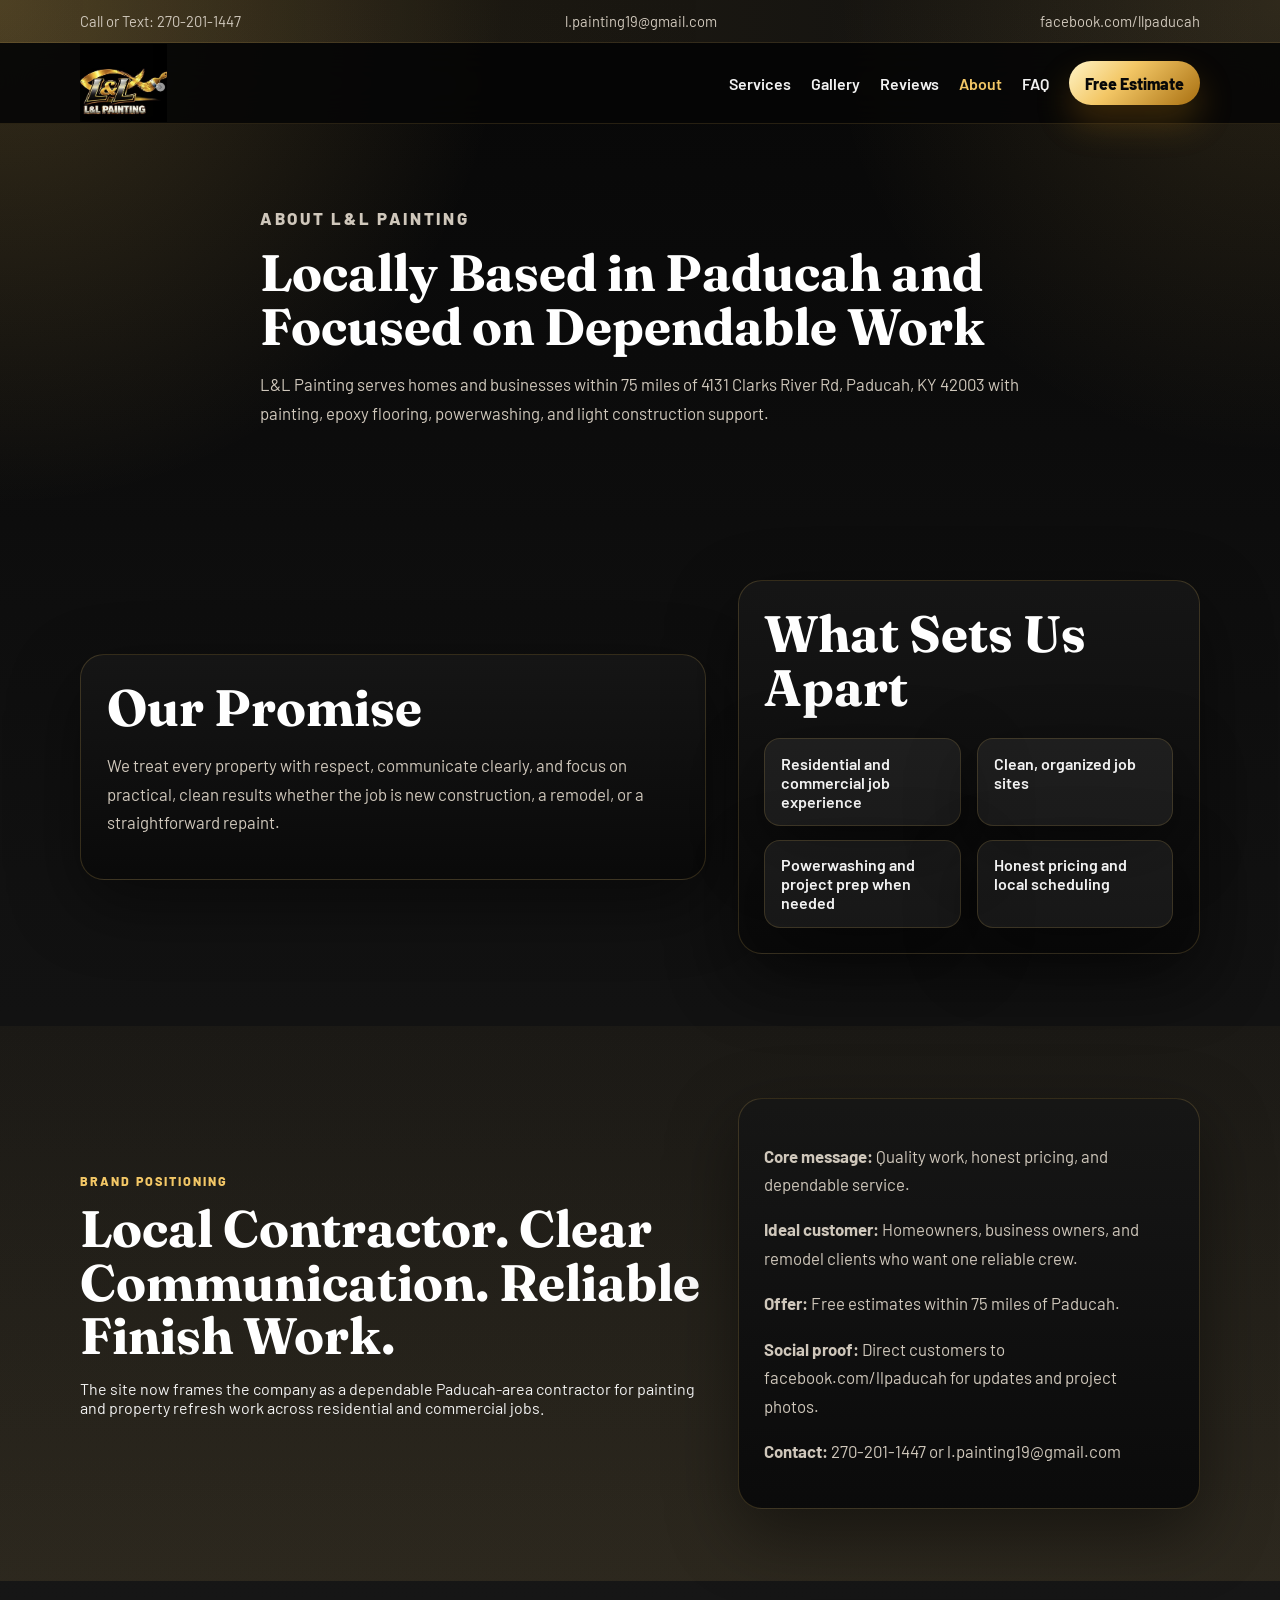
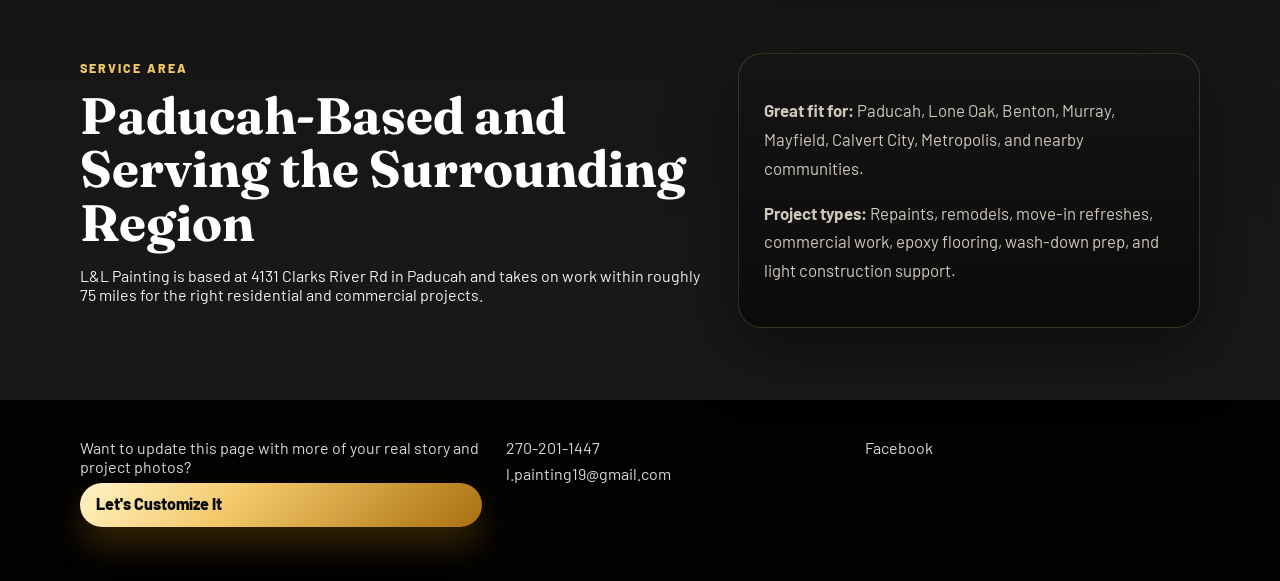
==== commit 9bcd24de: "Add files via upload" ====
--- a/about.html
+++ b/about.html
@@ -20,7 +20,7 @@
   </div>
   <header class="site-header compact">
     <div class="container nav-wrap">
-      <a class="brand" href="index.html"><span class="brand-mark">L&amp;L</span><span class="brand-text">Painting</span></a>
+      <a class="brand" href="index.html"><img class="brand-logo" src="logo.png" alt="L&amp;L Painting logo"></a>
       <button class="nav-toggle" type="button" aria-expanded="false" aria-controls="site-nav"><span></span><span></span><span></span></button>
       <nav class="site-nav" id="site-nav">
         <a href="services.html">Services</a>
--- a/styles.css
+++ b/styles.css
@@ -93,6 +93,16 @@
   gap: 0.75rem;
   font-weight: 800;
   letter-spacing: 0.02em;
+}
+
+.brand-logo {
+  display: block;
+  height: 78px;
+  width: auto;
+}
+
+.brand-logo-footer {
+  height: 92px;
 }
 
 .brand-mark {
@@ -652,6 +662,14 @@
     display: block;
   }
 
+  .brand-logo {
+    height: 58px;
+  }
+
+  .brand-logo-footer {
+    height: 74px;
+  }
+
   .trust-list,
   .check-list,
   .lead-form {
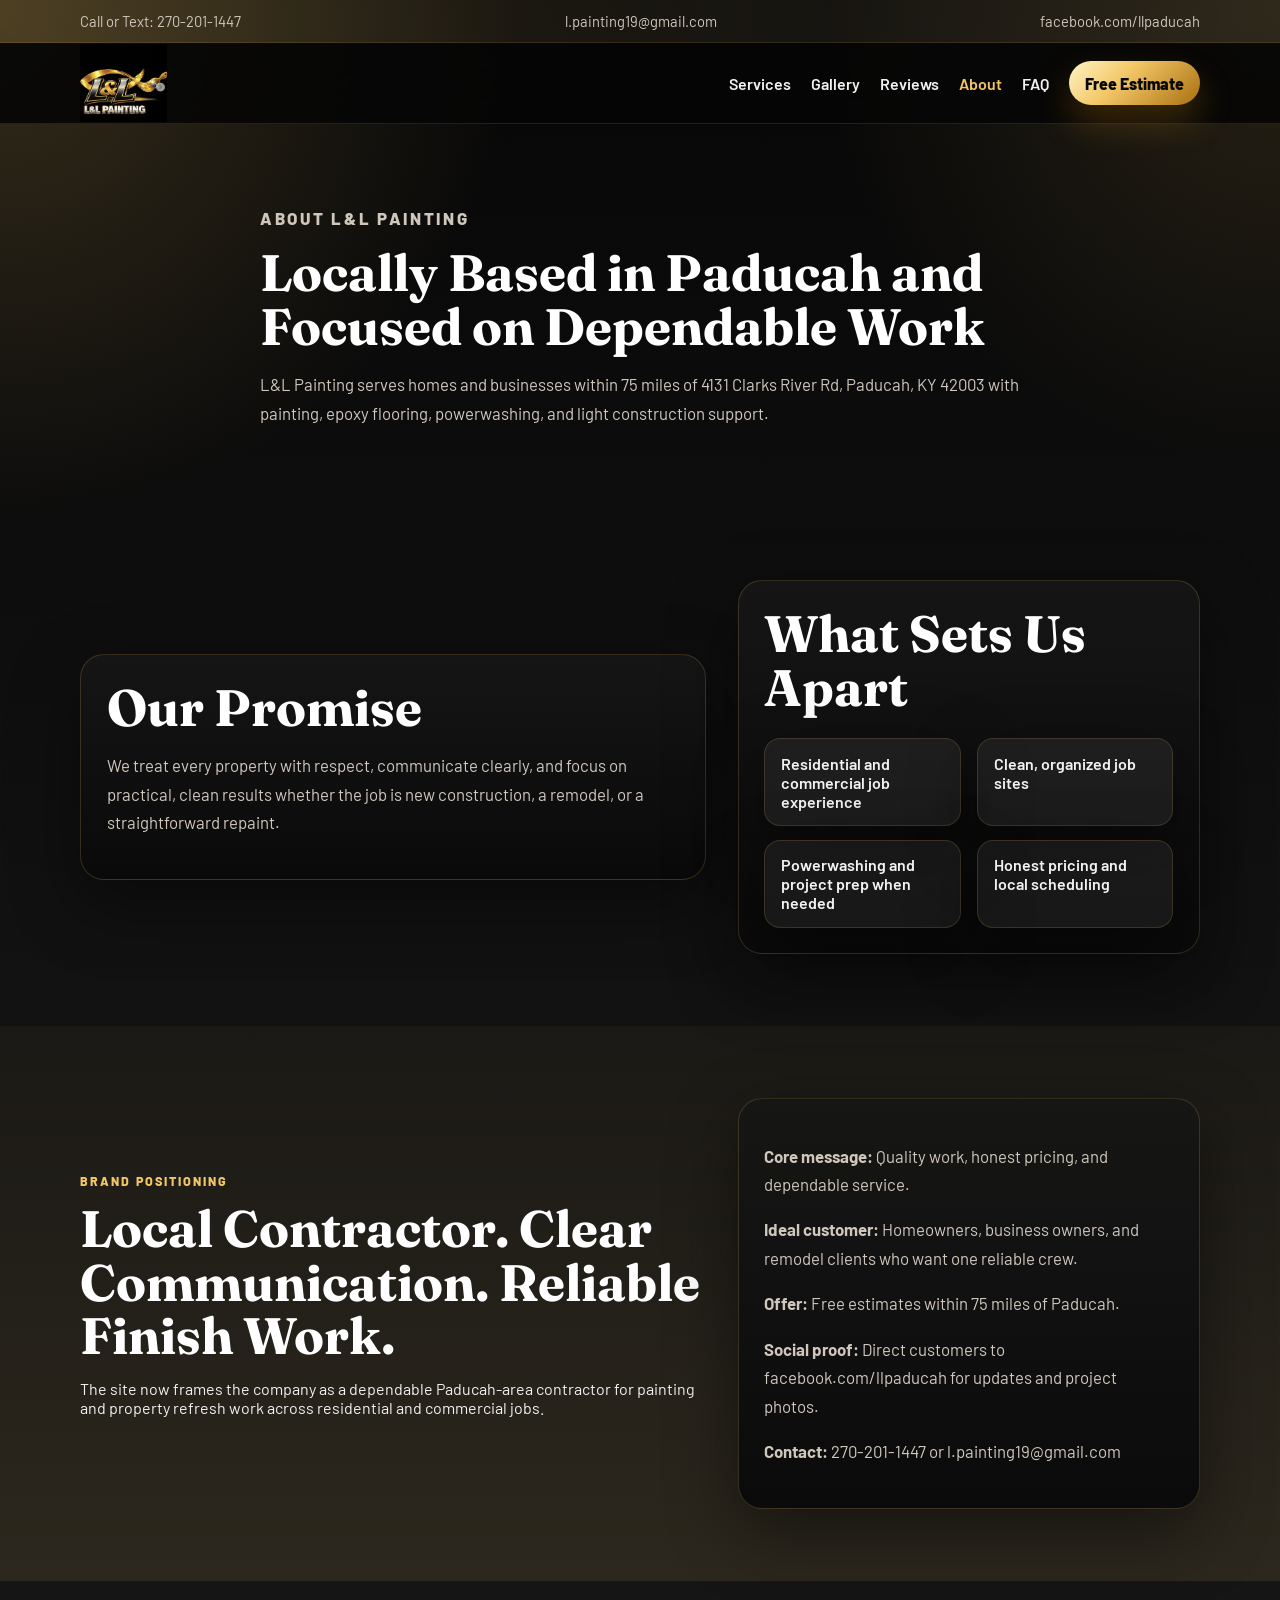
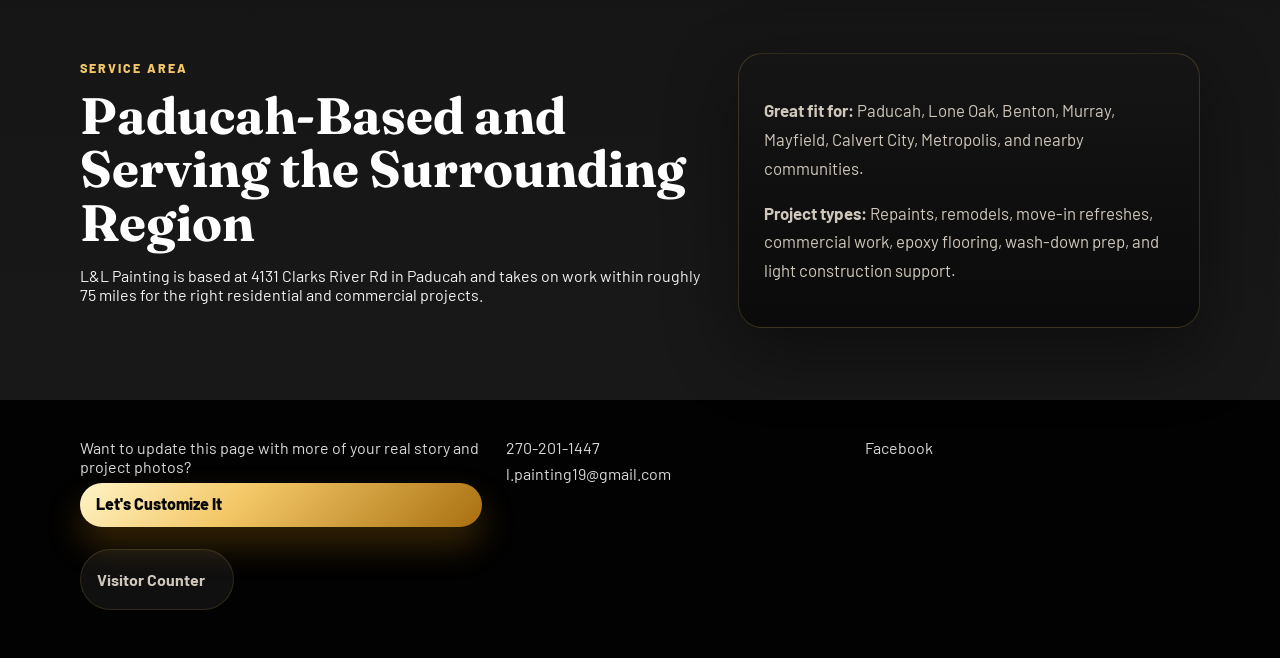
==== commit 16cfef15: "Add files via upload" ====
--- a/about.html
+++ b/about.html
@@ -89,7 +89,7 @@
   </main>
   <footer class="site-footer">
     <div class="container footer-grid">
-      <div><p>Want to update this page with more of your real story and project photos?</p><a class="button button-small" href="estimate.html">Let's Customize It</a></div>
+      <div><p>Want to update this page with more of your real story and project photos?</p><a class="button button-small" href="estimate.html">Let's Customize It</a><div class="visitor-counter"><span>Visitor Counter</span><div class="counterapi"></div></div></div>
       <div><a href="tel:+12702011447">270-201-1447</a><a href="mailto:l.painting19@gmail.com">l.painting19@gmail.com</a></div>
       <div><a href="https://www.facebook.com/llpaducah" target="_blank" rel="noreferrer">Facebook</a></div>
     </div>
@@ -99,6 +99,7 @@
     <a href="sms:+12702011447">Text Quote</a>
     <a href="estimate.html">Free Estimate</a>
   </div>
+  <script src="https://counterapi.com/c.js?ns=ll-painting-website-6jl02rb5g-maxmike93s-projects.vercel.app" async></script>
   <script src="script.js"></script>
 </body>
 </html>
--- a/styles.css
+++ b/styles.css
@@ -594,6 +594,23 @@
 .site-footer p {
   display: block;
   margin: 0.4rem 0;
+}
+
+.visitor-counter {
+  display: inline-flex;
+  align-items: center;
+  gap: 0.75rem;
+  margin-top: 1rem;
+  padding: 0.85rem 1rem;
+  border-radius: 999px;
+  background: rgba(255, 255, 255, 0.06);
+  border: 1px solid rgba(243, 199, 102, 0.14);
+  color: var(--muted);
+  font-weight: 700;
+}
+
+.counterapi {
+  min-height: 32px;
 }
 
 .mobile-cta {
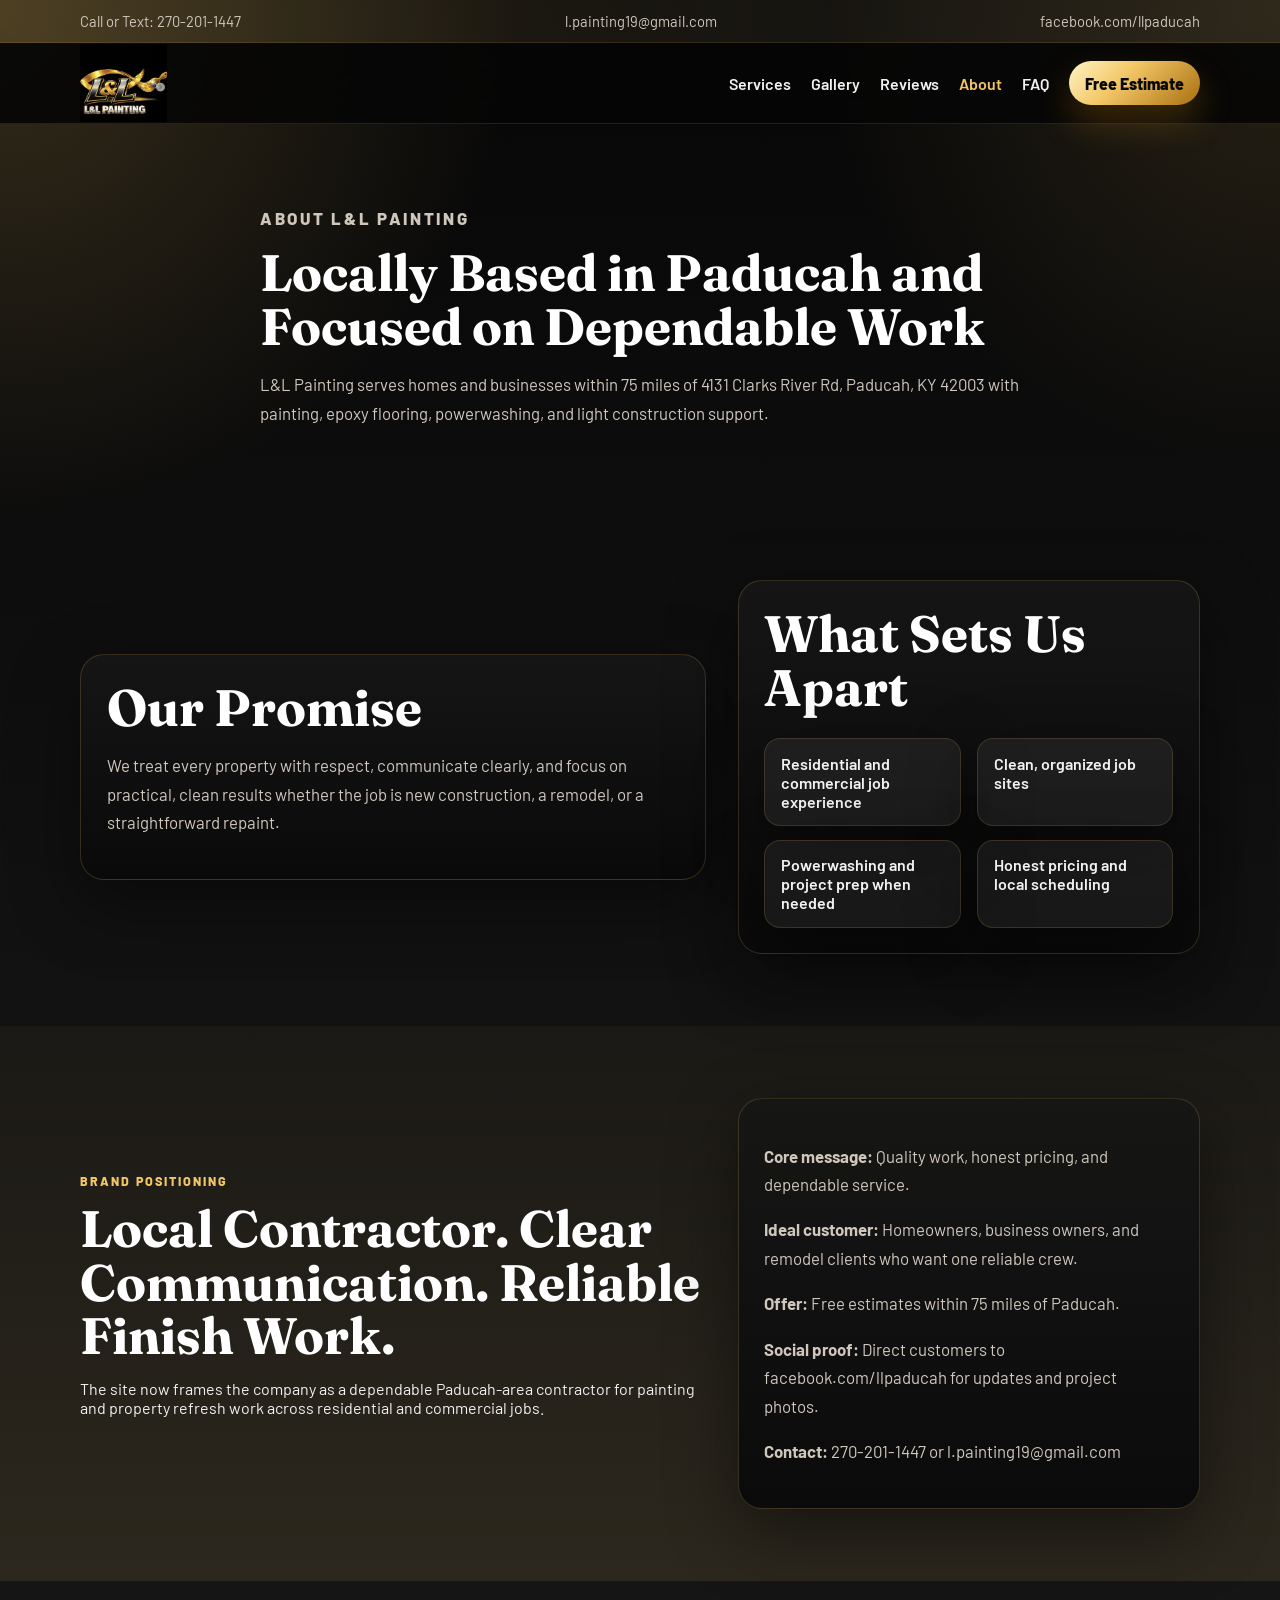
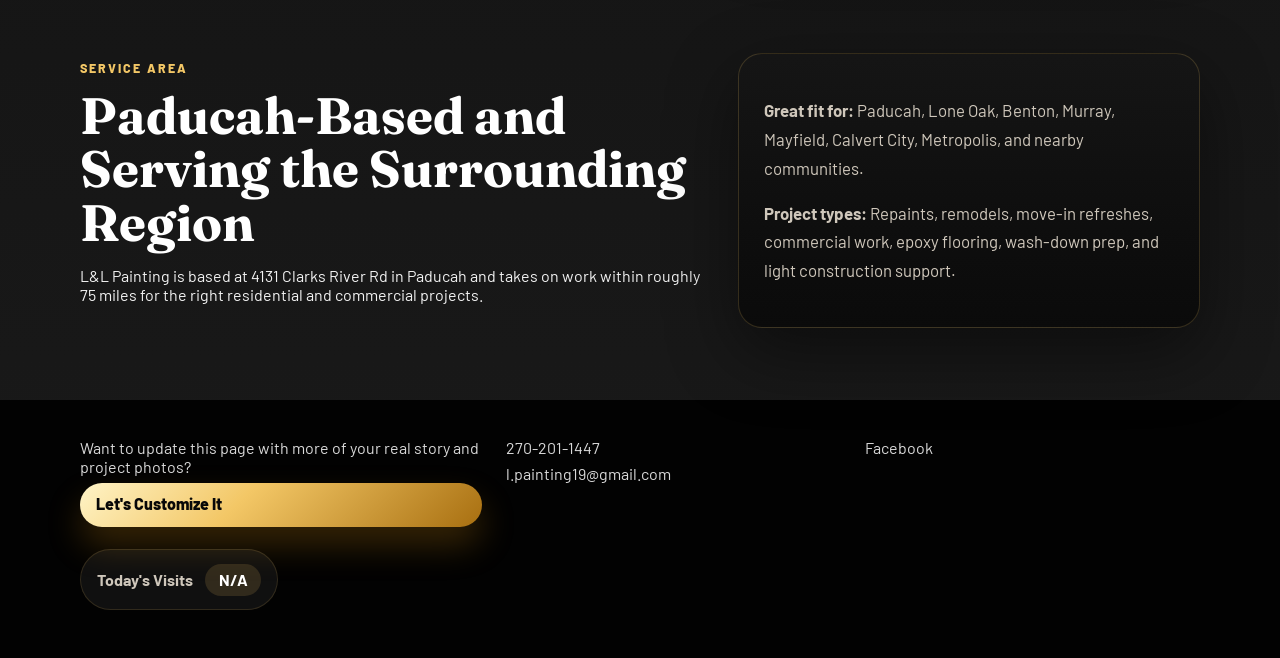
==== commit cde7c025: "Add files via upload" ====
--- a/about.html
+++ b/about.html
@@ -89,7 +89,7 @@
   </main>
   <footer class="site-footer">
     <div class="container footer-grid">
-      <div><p>Want to update this page with more of your real story and project photos?</p><a class="button button-small" href="estimate.html">Let's Customize It</a><div class="visitor-counter"><span>Visitor Counter</span><div class="counterapi"></div></div></div>
+      <div><p>Want to update this page with more of your real story and project photos?</p><a class="button button-small" href="estimate.html">Let's Customize It</a><div class="visitor-counter"><span>Today's Visits</span><span class="visitor-counter-value" aria-live="polite">...</span></div></div>
       <div><a href="tel:+12702011447">270-201-1447</a><a href="mailto:l.painting19@gmail.com">l.painting19@gmail.com</a></div>
       <div><a href="https://www.facebook.com/llpaducah" target="_blank" rel="noreferrer">Facebook</a></div>
     </div>
@@ -99,7 +99,6 @@
     <a href="sms:+12702011447">Text Quote</a>
     <a href="estimate.html">Free Estimate</a>
   </div>
-  <script src="https://counterapi.com/c.js?ns=ll-painting-website-6jl02rb5g-maxmike93s-projects.vercel.app" async></script>
   <script src="script.js"></script>
 </body>
 </html>
--- a/styles.css
+++ b/styles.css
@@ -609,8 +609,16 @@
   font-weight: 700;
 }
 
-.counterapi {
+.visitor-counter-value {
+  display: inline-flex;
+  align-items: center;
+  justify-content: center;
+  min-width: 52px;
   min-height: 32px;
+  padding: 0 0.85rem;
+  border-radius: 999px;
+  background: rgba(243, 199, 102, 0.14);
+  color: var(--white);
 }
 
 .mobile-cta {
